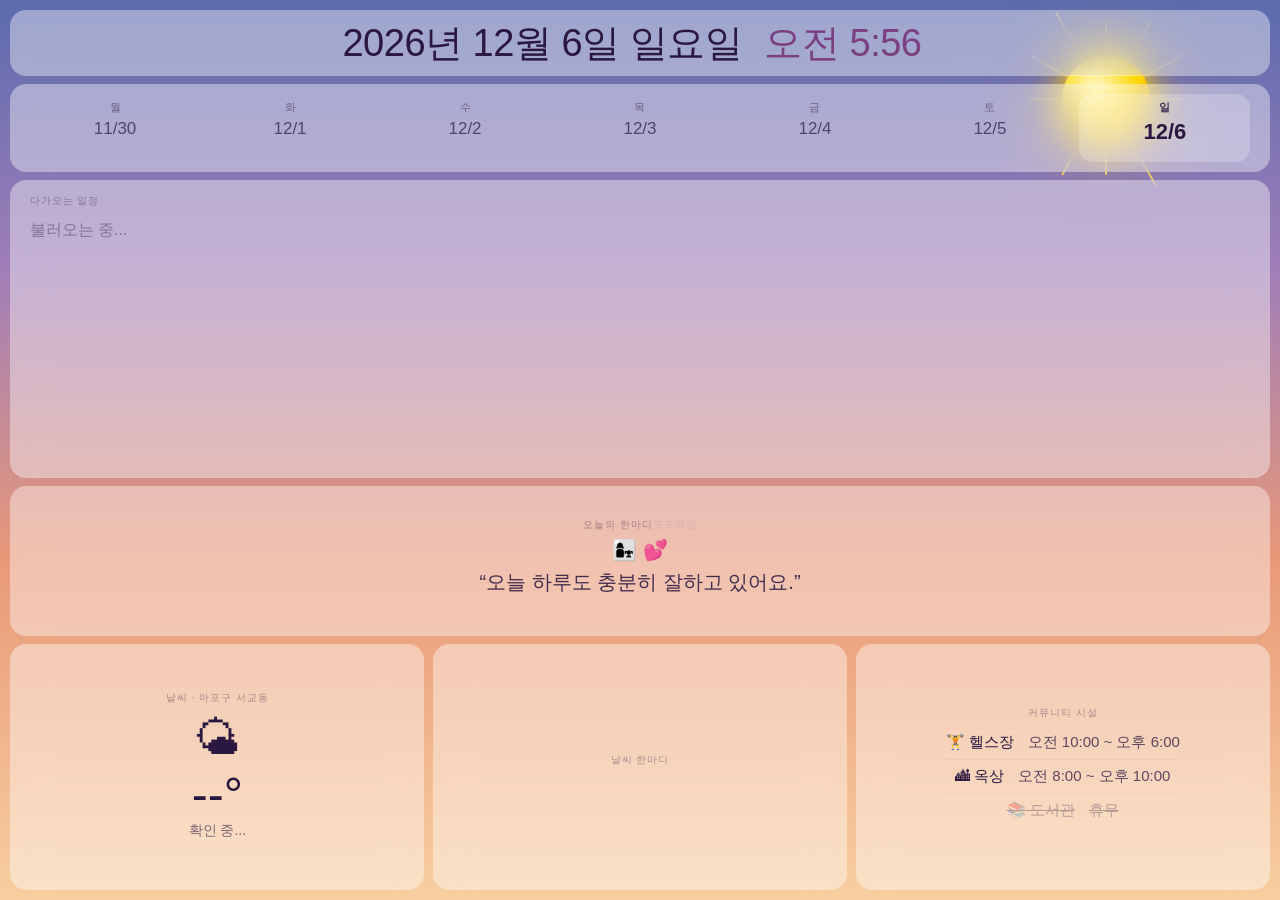
==== dashboard.html @ 666c49e2 "Add files via upload" ====
<!DOCTYPE html>
<html lang="ko">
<head>
  <meta charset="UTF-8"/>
  <meta name="viewport" content="width=device-width, initial-scale=1.0, user-scalable=no"/>
  <meta name="apple-mobile-web-app-capable" content="yes"/>
  <meta name="apple-mobile-web-app-status-bar-style" content="black-translucent"/>
  <title>우리 집 대시보드</title>
  <style>
    *{margin:0;padding:0;box-sizing:border-box;}
    html,body{height:100%;overflow:hidden;}
    #bg-wrap{position:fixed;top:0;left:0;width:100%;height:100%;z-index:0;overflow:hidden;transition:background 3s ease;}
    #bg-canvas{position:absolute;top:0;left:0;width:100%;height:100%;pointer-events:none;}
    #lightning{position:absolute;top:0;left:0;width:100%;height:100%;pointer-events:none;background:rgba(200,220,255,0);transition:background 0.05s;}
    #sun{position:absolute;width:88px;height:88px;border-radius:50%;background:radial-gradient(circle at 38% 38%,#fff9d0,#ffd700 55%,#ff9900);box-shadow:0 0 30px #ffd700,0 0 70px rgba(255,180,0,0.55);top:55px;right:130px;display:none;animation:sunPulse 4s ease-in-out infinite;overflow:visible;}
    #sun-rays{position:absolute;top:0;left:0;width:88px;height:88px;animation:raysRotate 22s linear infinite;}
    .ray{position:absolute;width:2px;border-radius:2px;background:linear-gradient(to bottom,rgba(255,220,80,0.85),transparent);transform-origin:50% 100%;}
    @keyframes sunPulse{0%,100%{box-shadow:0 0 30px #ffd700,0 0 70px rgba(255,180,0,0.55);}50%{box-shadow:0 0 50px #ffd700,0 0 110px rgba(255,180,0,0.65);}}
    @keyframes raysRotate{to{transform:rotate(360deg);}}
    #moon{position:absolute;width:62px;height:62px;border-radius:50%;background:#e8e2cc;box-shadow:0 0 18px rgba(220,210,175,0.55),inset -14px -4px 0 rgba(0,0,0,0.22);top:58px;right:125px;display:none;}
    .cloud{position:absolute;border-radius:60px;animation:cloudDrift linear infinite;}
    @keyframes cloudDrift{from{transform:translateX(-160%)}to{transform:translateX(calc(100vw + 160%))}}
    #dash{position:relative;z-index:2;width:100%;height:100vh;padding:0.65rem;font-family:-apple-system,BlinkMacSystemFont,'Helvetica Neue',sans-serif;display:flex;flex-direction:column;gap:0.5rem;overflow:hidden;transition:color 2.5s ease;}
    .card{border-radius:16px;padding:0.85rem 1.2rem;backdrop-filter:blur(18px);-webkit-backdrop-filter:blur(18px);transition:background 2.5s ease;}
    .section-label{font-size:10px;font-weight:500;letter-spacing:.1em;text-transform:uppercase;opacity:.38;margin-bottom:6px;}

    /* 1행: 날짜+시간 */
    #header-card{display:flex;justify-content:center;align-items:center;flex-shrink:0;position:relative;}
    #header-center{display:flex;align-items:baseline;}
    #date-display{font-size:38px;font-weight:500;line-height:1;letter-spacing:-.5px;}
    #time-display{font-size:38px;font-weight:500;line-height:1;letter-spacing:-.5px;margin-left:1.4rem;transition:color 2.5s ease;}
    #greeting{font-size:13px;opacity:.4;margin-left:1rem;}
    #theme-icon{position:absolute;right:.5rem;font-size:26px;}

    /* 2행: 위클리 캘린더 */
    #weekly-card{flex-shrink:0;padding:.65rem 1.2rem;}
    #weekly-row{display:grid;grid-template-columns:repeat(7,1fr);gap:4px;}
    .week-day{display:flex;flex-direction:column;align-items:center;gap:4px;padding:6px 4px;border-radius:12px;transition:background .3s;}
    .week-day-name{font-size:11px;font-weight:500;opacity:.5;text-transform:uppercase;}
    .week-date{font-size:17px;font-weight:500;opacity:.7;}
    .week-dot{width:5px;height:5px;border-radius:50%;margin-top:2px;opacity:0;}
    .week-day.today{background:rgba(255,255,255,0.22);border-radius:14px;}
    .week-day.today .week-day-name{opacity:.85;font-weight:700;}
    .week-day.today .week-date{font-size:22px;font-weight:700;opacity:1;}
    .week-day.has-event .week-dot{opacity:.75;}

    /* 3행: 다가오는 일정 */
    #events-card{flex:2.2;}
    .event-item{display:flex;align-items:center;gap:16px;padding:10px 0;border-bottom:1px solid rgba(128,128,128,.12);}
    .event-item:last-child{border-bottom:none;}
    .event-dday{font-size:14px;font-weight:700;min-width:56px;text-align:center;padding:5px 8px;border-radius:8px;flex-shrink:0;}
    .dday-today{background:rgba(200,0,0,.16);color:#c00;}
    .dday-soon{background:rgba(200,0,0,.12);color:#c00;}
    .dday-later{background:rgba(128,128,128,.15);}
    .event-when{display:flex;align-items:center;gap:10px;flex-shrink:0;}
    .event-date-txt{font-size:18px;font-weight:500;opacity:.9;white-space:nowrap;}
    .event-sep{font-size:14px;opacity:.3;}
    .event-time-txt{font-size:18px;opacity:.65;white-space:nowrap;}
    .event-title{font-size:21px;font-weight:500;flex:1;padding-left:12px;}
    .event-badge{font-size:12px;padding:3px 9px;border-radius:6px;opacity:.7;white-space:nowrap;flex-shrink:0;}

    /* 4행: 한마디 */
    #quote-card{flex:1;display:flex;flex-direction:column;justify-content:center;align-items:center;text-align:center;}
    .quote-deco{font-size:20px;margin-bottom:4px;}
    .quote-text{font-size:20px;line-height:1.65;opacity:.88;}
    .quote-author{font-size:13px;opacity:.38;margin-top:5px;}
    #sync-status{font-size:10px;opacity:.28;float:right;}

    /* 5행: 날씨/멘트/시설 */
    #bottom-row{display:grid;grid-template-columns:1fr 1fr 1fr;gap:.55rem;flex:2;}
    #weather-card{display:flex;flex-direction:column;justify-content:center;align-items:center;text-align:center;}
    .weather-top{display:flex;flex-direction:column;align-items:center;gap:6px;}
    .weather-temp{font-size:48px;font-weight:500;line-height:1;}
    .weather-meta{display:flex;flex-direction:column;gap:3px;align-items:center;}
    .weather-meta span{font-size:14px;opacity:.6;}
    #comment-card{display:flex;flex-direction:column;justify-content:center;align-items:center;gap:8px;text-align:center;}
    .wcl{font-size:15px;font-weight:500;opacity:.9;background:rgba(128,128,128,.14);padding:8px 16px;border-radius:22px;display:inline-block;}
    #facility-card{display:flex;flex-direction:column;justify-content:center;align-items:center;text-align:center;}
    .fac-row{display:flex;justify-content:center;align-items:center;padding:7px 0;border-bottom:1px solid rgba(128,128,128,.1);gap:14px;width:100%;}
    .fac-row:last-child{border-bottom:none;}
    .fac-name{font-size:15px;white-space:nowrap;}
    .fac-time{font-size:15px;font-weight:500;opacity:.75;white-space:nowrap;}
    .closed{opacity:.32;text-decoration:line-through;}

    /* 알림 팝업 */
    #alert-popup{display:none;position:fixed;bottom:24px;left:50%;transform:translateX(-50%);z-index:999;background:rgba(15,22,38,0.94);color:#fff;border-radius:22px;padding:18px 22px;min-width:300px;max-width:520px;backdrop-filter:blur(24px);-webkit-backdrop-filter:blur(24px);box-shadow:0 8px 32px rgba(0,0,0,0.45);cursor:pointer;border:1px solid rgba(255,255,255,0.14);text-align:center;animation:slideUp .4s cubic-bezier(.34,1.56,.64,1);}
    @keyframes slideUp{from{transform:translateX(-50%) translateY(80px);opacity:0;}to{transform:translateX(-50%) translateY(0);opacity:1;}}
    #alert-popup .al-close{display:block;font-size:11px;opacity:.4;text-align:right;margin-bottom:8px;}
    #alert-popup .al-title{font-size:12px;opacity:.55;margin-bottom:6px;}
    #alert-popup .al-countdown{font-size:44px;font-weight:700;letter-spacing:-.5px;line-height:1;margin-bottom:4px;}
    #alert-popup .al-clock{font-size:17px;opacity:.62;margin-bottom:10px;}
    #alert-popup .al-event{font-size:15px;opacity:.72;border-top:1px solid rgba(255,255,255,0.12);padding-top:10px;}
    #alert-popup .al-hint{font-size:11px;opacity:.3;margin-top:8px;}
  </style>
</head>
<body>
<div id="bg-wrap">
  <div id="sun"><div id="sun-rays"></div></div>
  <div id="moon"></div>
  <div id="clouds-wrap" style="position:absolute;top:0;left:0;width:100%;height:100%;pointer-events:none;overflow:hidden;"></div>
  <canvas id="bg-canvas"></canvas>
  <div id="lightning"></div>
</div>

<div id="dash">

  <!-- 1행: 날짜+시간 -->
  <div id="header-card" class="card">
    <div id="header-center">
      <div id="date-display">로딩 중...</div>
      <div id="time-display">--:--</div>
      <div id="greeting"></div>
    </div>
    <div id="theme-icon">☀️</div>
  </div>

  <!-- 2행: 위클리 캘린더 -->
  <div id="weekly-card" class="card">
    <div id="weekly-row"></div>
  </div>

  <!-- 3행: 다가오는 일정 -->
  <div id="events-card" class="card">
    <div class="section-label">다가오는 일정</div>
    <div id="events-list"><div style="opacity:.4;font-size:16px;padding:6px 0;">불러오는 중...</div></div>
  </div>

  <!-- 4행: 오늘의 한마디 -->
  <div id="quote-card" class="card">
    <div class="section-label">오늘의 한마디 <span id="sync-status"></span></div>
    <div class="quote-deco">👩‍👧 💕</div>
    <div class="quote-text" id="quote-text">불러오는 중...</div>
    <div class="quote-author" id="quote-author"></div>
  </div>

  <!-- 5행: 날씨 / 멘트 / 시설 -->
  <div id="bottom-row">
    <div id="weather-card" class="card">
      <div class="section-label">날씨 · 마포구 서교동</div>
      <div class="weather-top">
        <div id="weather-icon" style="font-size:46px;">🌤</div>
        <div class="weather-meta">
          <div class="weather-temp" id="weather-temp">--°</div>
          <span id="weather-desc">확인 중...</span>
          <span id="weather-feels"></span>
        </div>
      </div>
    </div>
    <div id="comment-card" class="card">
      <div class="section-label">날씨 한마디</div>
      <div id="weather-comments"></div>
    </div>
    <div id="facility-card" class="card">
      <div class="section-label">커뮤니티 시설</div>
      <div id="facility-list"></div>
    </div>
  </div>

</div>

<div id="alert-popup" onclick="closeAlert()">
  <span class="al-close">탭해서 닫기 ✕</span>
  <div class="al-title">🔔 곧 일정이 있어요</div>
  <div class="al-countdown" id="al-countdown"></div>
  <div class="al-clock" id="al-time-text"></div>
  <div class="al-event" id="al-event-title"></div>
  <div class="al-hint">탭하면 닫혀요 · 15초 후 자동으로 사라져요</div>
</div>

<script>
var FIXED_LAT=37.5546,FIXED_LON=126.9236;
var SHEET_ID="1Iu8teB0ds5lzNVZwb-V353WnEjzlSU4anMAcMZJ0LY4";
var OPENSHEET_URL="https://opensheet.elk.sh/"+SHEET_ID+"/%EC%8B%9C%ED%8A%B81";
var DAYS_KR=["일요일","월요일","화요일","수요일","목요일","금요일","토요일"];
var DAYS_SHORT=["일","월","화","수","목","금","토"];
var MONTHS_KR=["1월","2월","3월","4월","5월","6월","7월","8월","9월","10월","11월","12월"];
var FAC={
  gym:{name:"🏋 헬스장",hours:{0:"10:00~18:00",1:null,2:"06:00~23:00",3:"06:00~23:00",4:"06:00~23:00",5:"06:00~23:00",6:"06:00~23:00"}},
  roof:{name:"🏙 옥상",hours:{0:"08:00~22:00",1:"08:00~22:00",2:"08:00~22:00",3:"08:00~22:00",4:"08:00~22:00",5:"08:00~22:00",6:"08:00~22:00"}},
  library:{name:"📚 도서관",hours:{0:null,1:null,2:"10:00~19:00",3:"10:00~19:00",4:"10:00~19:00",5:"10:00~19:00",6:"10:00~18:00"}},
};

var THEMES={
  clearDay:    {bg:"linear-gradient(180deg,#4A90D9 0%,#72AEDE 40%,#A8CFEA 72%,#C8E4F4 100%)",text:"#1A3A58",timeColor:"#2A6AA8",card:"rgba(255,255,255,0.46)"},
  sunrise:     {bg:"linear-gradient(180deg,#5B6BAE 0%,#A07EB8 30%,#E89878 62%,#F8CFA0 100%)",text:"#2A1840",timeColor:"#7A4080",card:"rgba(255,255,255,0.40)"},
  sunset:      {bg:"linear-gradient(180deg,#5068A8 0%,#9868A8 28%,#D87868 58%,#F0B080 100%)",text:"#201030",timeColor:"#6838A0",card:"rgba(255,255,255,0.38)"},
  clearNight:  {bg:"linear-gradient(180deg,#1E2C4A 0%,#283C5E 45%,#344D78 100%)",text:"#D8E8FF",timeColor:"#90B0E0",card:"rgba(20,30,55,0.55)"},
  deepNight:   {bg:"linear-gradient(180deg,#141E32 0%,#1A2840 50%,#203050 100%)",text:"#C0D0E8",timeColor:"#7090C0",card:"rgba(12,18,35,0.58)"},
  partlyCloudy:{bg:"linear-gradient(180deg,#5898C8 0%,#80B4D4 38%,#A8CCDE 72%,#C8DDE8 100%)",text:"#183048",timeColor:"#2A6090",card:"rgba(255,255,255,0.46)"},
  cloudy:      {bg:"linear-gradient(180deg,#6A8098 0%,#8A9EB0 38%,#A8B8C4 72%,#C0CDD6 100%)",text:"#1E2C38",timeColor:"#3A5870",card:"rgba(255,255,255,0.46)"},
  foggy:       {bg:"linear-gradient(180deg,#9AAAB2 0%,#B0BEC6 48%,#CDD8DC 100%)",text:"#243038",timeColor:"#485A68",card:"rgba(255,255,255,0.48)"},
  drizzle:     {bg:"linear-gradient(180deg,#4A607A 0%,#607888 48%,#7E9098 100%)",text:"#D8E5EE",timeColor:"#90B0C8",card:"rgba(30,42,55,0.52)"},
  rain:        {bg:"linear-gradient(180deg,#344456 0%,#445464 45%,#546475 100%)",text:"#D0DDE8",timeColor:"#7898B8",card:"rgba(22,32,45,0.55)"},
  snow:        {bg:"linear-gradient(180deg,#8898A8 0%,#A8B8C8 42%,#C8D8E0 72%,#E0EAED 100%)",text:"#1E2E3A",timeColor:"#486078",card:"rgba(255,255,255,0.50)"},
  storm:       {bg:"linear-gradient(180deg,#222C40 0%,#2C3850 45%,#384560 100%)",text:"#C0D0E0",timeColor:"#6888B0",card:"rgba(15,20,35,0.60)"},
};

function getThemeKey(code,hour){
  var night=hour<5||hour>=21,sunrise=hour>=5&&hour<8,sunset=hour>=18&&hour<21,deep=hour>=23||hour<4;
  if(code===0||code===1){if(deep)return'deepNight';if(night)return'clearNight';if(sunrise)return'sunrise';if(sunset)return'sunset';return'clearDay';}
  if(code===2)return night?'cloudy':'partlyCloudy';
  if(code===3)return'cloudy';
  if(code===45||code===48)return'foggy';
  if(code===51||code===53||code===55)return'drizzle';
  if(code===61||code===63||code===65||code===80||code===81||code===82)return'rain';
  if(code===71||code===73||code===75||code===77)return'snow';
  if(code===95||code===96||code===99)return'storm';
  return night?'clearNight':'clearDay';
}

var currentKey='',animFrame=null,ltTimer=null;
function applyTheme(key){
  var t=THEMES[key]||THEMES.clearDay;
  document.getElementById('bg-wrap').style.background=t.bg;
  document.getElementById('dash').style.color=t.text;
  document.getElementById('time-display').style.color=t.timeColor;
  document.querySelectorAll('.card').forEach(function(c){c.style.background=t.card;});
  if(key===currentKey)return;
  currentKey=key;
  buildScene(key);
  startParticles(key);
}

function buildScene(key){
  var sun=document.getElementById('sun'),moon=document.getElementById('moon'),cw=document.getElementById('clouds-wrap');
  var rays=document.getElementById('sun-rays');
  if(!rays.dataset.built){
    rays.dataset.built='1';
    for(var i=0;i<12;i++){var ray=document.createElement('div');ray.className='ray';var len=32+(i%3)*12,total=44+len;ray.style.cssText='height:'+total+'px;width:2px;left:43px;top:'+(44-total)+'px;transform-origin:50% 100%;transform:rotate('+(i*30)+'deg);';rays.appendChild(ray);}
  }
  sun.style.display=(key==='clearDay'||key==='sunrise')?'block':'none';
  moon.style.display=(key==='clearNight'||key==='deepNight')?'block':'none';
  cw.innerHTML='';
  var cloudKeys=['partlyCloudy','cloudy','drizzle','rain','storm','sunset'];
  if(cloudKeys.indexOf(key)>=0){
    var cnt=(key==='cloudy'||key==='rain'||key==='storm')?6:3;
    var dark=(key==='rain'||key==='storm'||key==='drizzle');
    for(var i=0;i<cnt;i++){var cl=document.createElement('div');cl.className='cloud';var w=110+Math.random()*160,h=w*.36,top=20+Math.random()*200,dur=45+Math.random()*55,delay=-Math.random()*dur,color=dark?'rgba(35,45,58,0.82)':'rgba(255,255,255,0.78)';cl.style.cssText='width:'+w+'px;height:'+h+'px;top:'+top+'px;background:'+color+';animation-duration:'+dur+'s;animation-delay:'+delay+'s;';cl.innerHTML='<div style="position:absolute;width:'+(h*1.5)+'px;height:'+(h*1.5)+'px;background:'+color+';border-radius:50%;top:-'+(h*.55)+'px;left:'+(w*.18)+'px;"></div><div style="position:absolute;width:'+(h*1.2)+'px;height:'+(h*1.2)+'px;background:'+color+';border-radius:50%;top:-'+(h*.38)+'px;left:'+(w*.44)+'px;"></div>';cw.appendChild(cl);}
  }
  if(ltTimer){clearInterval(ltTimer);ltTimer=null;}
  if(key==='storm'){ltTimer=setInterval(function(){if(Math.random()<0.28){var el=document.getElementById('lightning');el.style.background='rgba(200,220,255,0.38)';setTimeout(function(){el.style.background='rgba(200,220,255,0)';},90);}},3200);}
}

function startParticles(key){
  if(animFrame){cancelAnimationFrame(animFrame);animFrame=null;}
  var canvas=document.getElementById('bg-canvas'),ctx=canvas.getContext('2d');
  canvas.width=window.innerWidth;canvas.height=window.innerHeight;
  ctx.clearRect(0,0,canvas.width,canvas.height);
  var pts=[];
  if(key==='rain'||key==='drizzle'||key==='storm'){
    var cnt=key==='drizzle'?75:220;
    for(var i=0;i<cnt;i++)pts.push({x:Math.random()*canvas.width,y:Math.random()*canvas.height,spd:key==='drizzle'?3+Math.random()*3:10+Math.random()*10,len:key==='drizzle'?7+Math.random()*7:14+Math.random()*18,op:.18+Math.random()*.38});
    (function loop(){ctx.clearRect(0,0,canvas.width,canvas.height);pts.forEach(function(p){ctx.beginPath();ctx.lineWidth=1;ctx.globalAlpha=p.op;ctx.strokeStyle='rgba(175,210,255,1)';ctx.moveTo(p.x,p.y);ctx.lineTo(p.x-p.len*.18,p.y-p.len);ctx.stroke();p.y+=p.spd;p.x+=p.spd*.18;if(p.y>canvas.height){p.y=-20;p.x=Math.random()*canvas.width;}});ctx.globalAlpha=1;animFrame=requestAnimationFrame(loop);})();
  } else if(key==='snow'){
    for(var i=0;i<130;i++)pts.push({x:Math.random()*canvas.width,y:Math.random()*canvas.height,r:1.5+Math.random()*3.5,spd:.4+Math.random()*1.2,dr:(Math.random()-.5)*.25,op:.55+Math.random()*.45,a:Math.random()*Math.PI*2});
    (function loop(){ctx.clearRect(0,0,canvas.width,canvas.height);pts.forEach(function(p){ctx.beginPath();ctx.arc(p.x,p.y,p.r,0,Math.PI*2);ctx.fillStyle='rgba(255,255,255,'+p.op+')';ctx.fill();p.y+=p.spd;p.a+=.018;p.x+=Math.sin(p.a)*p.dr;if(p.y>canvas.height){p.y=-8;p.x=Math.random()*canvas.width;}});animFrame=requestAnimationFrame(loop);})();
  } else if(key==='clearNight'||key==='deepNight'){
    for(var i=0;i<110;i++)pts.push({x:Math.random()*canvas.width,y:Math.random()*canvas.height*.72,r:.4+Math.random()*1.6,base:.25+Math.random()*.75,spd:.008+Math.random()*.025,off:Math.random()*Math.PI*2});
    var t=0;(function loop(){ctx.clearRect(0,0,canvas.width,canvas.height);t+=.018;pts.forEach(function(p){var op=p.base*(.5+.5*Math.sin(t*p.spd*60+p.off));ctx.beginPath();ctx.arc(p.x,p.y,p.r,0,Math.PI*2);ctx.fillStyle='rgba(255,252,230,'+op+')';ctx.fill();});animFrame=requestAnimationFrame(loop);})();
  }
}

function to12h(ts){var h=parseInt(ts.slice(0,2)),m=ts.slice(3,5);return(h<12?'오전':'오후')+' '+(h%12||12)+':'+m;}
function facTime(t){if(!t)return'휴무';var p=t.split('~');return p.length===2?to12h(p[0])+' ~ '+to12h(p[1]):t;}

/* ── 위클리 캘린더 ── */
var currentEventDates=[];
function buildWeekly(){
  var now=new Date();
  var dow=now.getDay();
  var monday=new Date(now);
  monday.setDate(now.getDate()-((dow+6)%7));
  var row=document.getElementById('weekly-row');
  row.innerHTML='';
  for(var i=0;i<7;i++){
    var d=new Date(monday);
    d.setDate(monday.getDate()+i);
    var isToday=d.toDateString()===now.toDateString();
    var dateStr=d.getFullYear()+'-'+String(d.getMonth()+1).padStart(2,'0')+'-'+String(d.getDate()).padStart(2,'0');
    var hasEvent=currentEventDates.indexOf(dateStr)>=0;
    var div=document.createElement('div');
    div.className='week-day'+(isToday?' today':'')+(hasEvent?' has-event':'');
    var dotColor=isToday?'rgba(255,255,255,0.9)':'rgba(255,255,255,0.6)';
    div.innerHTML=
      '<span class="week-day-name">'+DAYS_SHORT[d.getDay()]+'</span>'+
      '<span class="week-date">'+(d.getMonth()+1)+'/'+d.getDate()+'</span>'+
      '<span class="week-dot" style="background:'+dotColor+';"></span>';
    row.appendChild(div);
  }
}

function updateClock(){
  var now=new Date(),h=now.getHours();
  document.getElementById('time-display').textContent=' '+to12h(String(h).padStart(2,'0')+':'+String(now.getMinutes()).padStart(2,'0'));
  document.getElementById('date-display').textContent=now.getFullYear()+'년 '+MONTHS_KR[now.getMonth()]+' '+now.getDate()+'일 '+DAYS_KR[now.getDay()];
  document.getElementById('theme-icon').textContent=THEMES[currentKey]?'':' ';
}

function loadFacility(){
  var dow=new Date().getDay();
  document.getElementById('facility-list').innerHTML=['gym','roof','library'].map(function(k){var f=FAC[k],t=f.hours[dow];return'<div class="fac-row"><span class="fac-name'+(!t?' closed':'')+'">'+f.name+'</span><span class="fac-time'+(!t?' closed':'')+'">'+facTime(t)+'</span></div>';}).join('');
}

function renderEvents(events){
  var list=document.getElementById('events-list');
  var now=new Date(),todayMid=new Date(now.getFullYear(),now.getMonth(),now.getDate()),todayStr=now.toISOString().slice(0,10);
  currentEventDates=events.map(function(e){return e.date;});
  buildWeekly();
  var sorted=events.filter(function(e){return e.date>=todayStr;}).sort(function(a,b){return(a.date+a.time).localeCompare(b.date+b.time);}).slice(0,4);
  if(!sorted.length){list.innerHTML='<div style="opacity:.4;font-size:17px;padding:6px 0;">다가오는 일정이 없어요 😊</div>';return;}
  list.innerHTML=sorted.map(function(ev){
    var evDate=new Date(ev.date+'T'+ev.time);
    var diff=Math.round((new Date(evDate.getFullYear(),evDate.getMonth(),evDate.getDate())-todayMid)/86400000);
    var dt=diff===0?'D-day':'D-'+diff;
    var dc=diff===0?'dday-today':diff===1?'dday-soon':'dday-later';
    var mo=parseInt(ev.date.slice(5,7)),d=parseInt(ev.date.slice(8,10));
    var bc=ev.type==='repeat'?'rgba(121,134,203,0.28)':'rgba(100,180,120,0.22)';
    var bt=ev.type==='repeat'?'🔁 '+ev.note:'1회';
    return'<div class="event-item"><div class="event-dday '+dc+'">'+dt+'</div><div class="event-when"><span class="event-date-txt">'+mo+'월 '+d+'일 ('+DAYS_KR[evDate.getDay()]+')</span><span class="event-sep">·</span><span class="event-time-txt">'+to12h(ev.time)+'</span></div><span class="event-title">'+ev.title+'</span><span class="event-badge" style="background:'+bc+';">'+bt+'</span></div>';
  }).join('');
}

function fetchSheetData(){
  fetch(OPENSHEET_URL).then(function(r){return r.json();}).then(function(rows){
    var data={};rows.forEach(function(row){if(row.key)data[row.key]=row.value||'';});
    document.getElementById('quote-text').textContent='\u201C'+(data['quote']||'오늘 하루도 충분히 잘하고 있어요.')+'\u201D';
    document.getElementById('quote-author').textContent=data['author']?'— '+data['author']:'';
    var events=[];
    for(var i=1;i<=10;i++){if(data['event'+i+'_date']&&data['event'+i+'_time']&&data['event'+i+'_title']){var rep=data['event'+i+'_repeat']||'';events.push({date:data['event'+i+'_date'],time:data['event'+i+'_time'],title:data['event'+i+'_title'],type:rep?'repeat':'one-time',note:rep});}}
    renderEvents(events);
    var now=new Date();
    document.getElementById('sync-status').textContent=to12h(String(now.getHours()).padStart(2,'0')+':'+String(now.getMinutes()).padStart(2,'0'))+' 업데이트됨';
  }).catch(function(){document.getElementById('quote-text').textContent='\u201C오늘 하루도 충분히 잘하고 있어요.\u201D';document.getElementById('sync-status').textContent='오프라인';});
}

/* ── 날씨 ── */
function makeComments(cur,high,low,maxP,aftP){
  var lines=[],diff=high-low,h=new Date().getHours();
  if(maxP>=70)lines.push('☂️ 우산 꼭 챙겨요!');
  else if(aftP>=50)lines.push('🌂 오후에 우산 챙겨요');
  else if(maxP>=30)lines.push('🌦 우산 챙겨두면 좋아요');
  else lines.push('☀️ 우산 없이 괜찮아요');
  if(diff>=10)lines.push('🧥 일교차 '+Math.round(diff)+'도! 겉옷 챙겨요');
  else if(diff>=7)lines.push('🌡 저녁엔 쌀쌀할 수 있어요');
  if(cur<=2)lines.push('🥶 많이 추워요. 따뜻하게 입어요');
  else if(cur<=8)lines.push('🧤 쌀쌀해요. 손 챙겨요');
  else if(cur>=28)lines.push('🥵 많이 더워요. 물 자주 마셔요');
  else if(cur>=23)lines.push('😊 오늘 날씨 따뜻해요');
  if(h>=5&&h<9)lines.push('🍳 아침 챙겨 먹었어요?');
  else if(h>=18&&h<21)lines.push('🌙 오늘도 수고했어요');
  return lines.slice(0,3);
}

function loadWeather(){
  fetch('https://api.open-meteo.com/v1/forecast?latitude='+FIXED_LAT+'&longitude='+FIXED_LON+'&current=temperature_2m,apparent_temperature,weather_code&hourly=precipitation_probability&daily=temperature_2m_max,temperature_2m_min&timezone=Asia%2FSeoul&forecast_days=1')
    .then(function(r){return r.json();})
    .then(function(data){
      var cur=Math.round(data.current.temperature_2m),feels=Math.round(data.current.apparent_temperature),code=data.current.weather_code;
      var high=Math.round(data.daily.temperature_2m_max[0]),low=Math.round(data.daily.temperature_2m_min[0]);
      var probs=(data.hourly&&data.hourly.precipitation_probability)||[];
      var maxP=Math.max.apply(null,probs.slice(0,24)),aftP=Math.max.apply(null,probs.slice(12,18));
      var icons={0:'☀️',1:'🌤️',2:'⛅',3:'☁️',45:'🌫️',51:'🌦️',53:'🌦️',61:'🌧️',63:'🌧️',65:'🌧️',71:'❄️',80:'🌦️',95:'⛈️'};
      var descs={0:'맑음',1:'대체로 맑음',2:'구름 조금',3:'흐림',45:'안개',51:'이슬비',53:'이슬비',61:'비',63:'비',65:'강한 비',71:'눈',80:'소나기',95:'뇌우'};
      document.getElementById('weather-icon').textContent=icons[code]||'🌡️';
      document.getElementById('weather-temp').textContent=cur+'°';
      document.getElementById('weather-desc').textContent=(descs[code]||'')+'  최고 '+high+'° / 최저 '+low+'°';
      document.getElementById('weather-feels').textContent='체감 '+feels+'°';
      document.getElementById('weather-comments').innerHTML=makeComments(cur,high,low,maxP,aftP).map(function(c){return'<span class="wcl">'+c+'</span>';}).join('');
      var key=getThemeKey(code,new Date().getHours());
      applyTheme(key);
      document.getElementById('theme-icon').textContent=icons[code]||'🌡️';
    }).catch(function(){applyTheme(getThemeKey(0,new Date().getHours()));});
}

/* ── 알림 ── */
var notifiedEvents={},currentEvents=[];
function playChime(){
  try{
    var ac=new(window.AudioContext||window.webkitAudioContext)();
    var melody=[[523,0.00,0.45,0.18],[659,0.38,0.35,0.18],[784,0.68,0.35,0.18],[1047,0.96,0.65,0.20],[1319,1.54,0.32,0.16],[1047,1.80,0.32,0.18],[880,2.06,0.42,0.18],[784,2.44,0.55,0.18],[659,2.92,0.30,0.16],[784,3.16,0.30,0.18],[880,3.40,0.32,0.18],[1047,3.65,0.72,0.20],[880,4.30,0.30,0.16],[784,4.55,0.38,0.16],[659,4.87,0.32,0.16],[523,5.12,1.00,0.18]];
    melody.forEach(function(n){var osc=ac.createOscillator(),g=ac.createGain();osc.connect(g);g.connect(ac.destination);osc.frequency.value=n[0];osc.type='sine';var t=ac.currentTime+n[1];g.gain.setValueAtTime(0,t);g.gain.linearRampToValueAtTime(n[3],t+0.05);g.gain.setValueAtTime(n[3],t+n[2]*.55);g.gain.exponentialRampToValueAtTime(0.001,t+n[2]+0.25);osc.start(t);osc.stop(t+n[2]+0.3);var o2=ac.createOscillator(),g2=ac.createGain();o2.connect(g2);g2.connect(ac.destination);o2.frequency.value=n[0]*2;o2.type='triangle';g2.gain.setValueAtTime(0,t);g2.gain.linearRampToValueAtTime(n[3]*0.07,t+0.04);g2.gain.exponentialRampToValueAtTime(0.001,t+n[2]*.45);o2.start(t);o2.stop(t+n[2]*.5);});
  }catch(e){}
}
function closeAlert(){document.getElementById('alert-popup').style.display='none';}
function checkAlerts(){
  var now=new Date(),todayStr=now.toISOString().slice(0,10);
  currentEvents.forEach(function(ev){
    if(ev.date<todayStr)return;
    var evTime=new Date(ev.date+'T'+ev.time),diffMin=(evTime-now)/60000;
    var k30=ev.date+ev.time+'_30',k10=ev.date+ev.time+'_10';
    var trigKey=null,minsLeft=0;
    if(diffMin>0&&diffMin<=30&&diffMin>29&&!notifiedEvents[k30]){trigKey=k30;minsLeft=30;}
    else if(diffMin>0&&diffMin<=10&&diffMin>9&&!notifiedEvents[k10]){trigKey=k10;minsLeft=10;}
    if(trigKey){
      notifiedEvents[trigKey]=true;
      document.getElementById('al-countdown').textContent=minsLeft+'분 후';
      document.getElementById('al-time-text').textContent=to12h(ev.time);
      document.getElementById('al-event-title').textContent=ev.title;
      var popup=document.getElementById('alert-popup');
      popup.style.display='block';popup.style.animation='none';popup.offsetHeight;popup.style.animation='slideUp .4s cubic-bezier(.34,1.56,.64,1)';
      playChime();
      setTimeout(closeAlert,15000);
    }
  });
}

applyTheme(getThemeKey(0,new Date().getHours()));
buildWeekly();
updateClock();
loadFacility();
loadWeather();
fetchSheetData();
setInterval(updateClock,10000);
setInterval(fetchSheetData,30000);
setInterval(loadWeather,600000);
setInterval(checkAlerts,30000);
window.addEventListener('resize',function(){var c=document.getElementById('bg-canvas');c.width=window.innerWidth;c.height=window.innerHeight;});
</script>
</body>
</html>
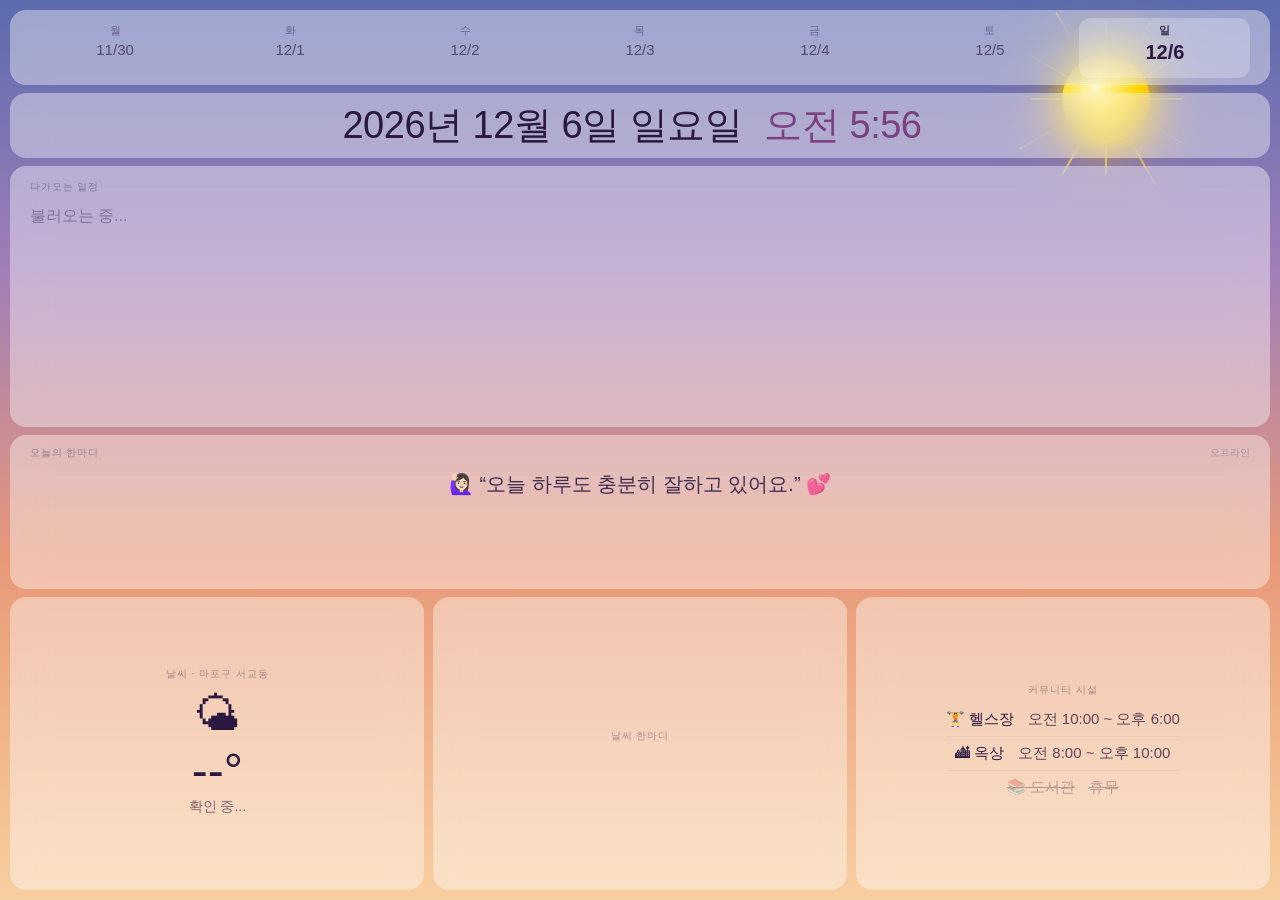
==== commit 2137fa4e: "Add files via upload" ====
--- a/dashboard.html
+++ b/dashboard.html
@@ -32,21 +32,21 @@
     #greeting{font-size:13px;opacity:.4;margin-left:1rem;}
     #theme-icon{position:absolute;right:.5rem;font-size:26px;}
 
-    /* 2행: 위클리 캘린더 */
-    #weekly-card{flex-shrink:0;padding:.65rem 1.2rem;}
+    /* 1행: 위클리 캘린더 */
+    #weekly-card{flex-shrink:0;padding:.45rem 1.2rem;}
     #weekly-row{display:grid;grid-template-columns:repeat(7,1fr);gap:4px;}
-    .week-day{display:flex;flex-direction:column;align-items:center;gap:4px;padding:6px 4px;border-radius:12px;transition:background .3s;}
-    .week-day-name{font-size:11px;font-weight:500;opacity:.5;text-transform:uppercase;}
-    .week-date{font-size:17px;font-weight:500;opacity:.7;}
-    .week-dot{width:5px;height:5px;border-radius:50%;margin-top:2px;opacity:0;}
-    .week-day.today{background:rgba(255,255,255,0.22);border-radius:14px;}
-    .week-day.today .week-day-name{opacity:.85;font-weight:700;}
-    .week-day.today .week-date{font-size:22px;font-weight:700;opacity:1;}
+    .week-day{display:flex;flex-direction:column;align-items:center;gap:3px;padding:5px 4px;border-radius:10px;transition:background .3s;}
+    .week-day-name{font-size:11px;font-weight:500;opacity:.48;text-transform:uppercase;}
+    .week-date{font-size:15px;font-weight:500;opacity:.65;}
+    .week-dot{width:5px;height:5px;border-radius:50%;margin-top:1px;opacity:0;}
+    .week-day.today{background:rgba(255,255,255,0.24);border-radius:12px;}
+    .week-day.today .week-day-name{opacity:.88;font-weight:700;}
+    .week-day.today .week-date{font-size:20px;font-weight:700;opacity:1;}
     .week-day.has-event .week-dot{opacity:.75;}
 
     /* 3행: 다가오는 일정 */
-    #events-card{flex:2.2;}
-    .event-item{display:flex;align-items:center;gap:16px;padding:10px 0;border-bottom:1px solid rgba(128,128,128,.12);}
+    #events-card{flex:1.6;}
+    .event-item{display:flex;align-items:center;gap:16px;padding:7px 0;border-bottom:1px solid rgba(128,128,128,.12);}
     .event-item:last-child{border-bottom:none;}
     .event-dday{font-size:14px;font-weight:700;min-width:56px;text-align:center;padding:5px 8px;border-radius:8px;flex-shrink:0;}
     .dday-today{background:rgba(200,0,0,.16);color:#c00;}
@@ -60,11 +60,13 @@
     .event-badge{font-size:12px;padding:3px 9px;border-radius:6px;opacity:.7;white-space:nowrap;flex-shrink:0;}
 
     /* 4행: 한마디 */
-    #quote-card{flex:1;display:flex;flex-direction:column;justify-content:center;align-items:center;text-align:center;}
-    .quote-deco{font-size:20px;margin-bottom:4px;}
-    .quote-text{font-size:20px;line-height:1.65;opacity:.88;}
-    .quote-author{font-size:13px;opacity:.38;margin-top:5px;}
-    #sync-status{font-size:10px;opacity:.28;float:right;}
+    #quote-card{flex:.9;padding:.7rem 1.2rem;}
+    .quote-header{display:flex;justify-content:space-between;align-items:center;margin-bottom:8px;}
+    .quote-label{font-size:10px;font-weight:500;letter-spacing:.1em;text-transform:uppercase;opacity:.38;}
+    #sync-status{font-size:10px;opacity:.28;}
+    .quote-body{display:flex;justify-content:center;align-items:center;text-align:center;}
+    .quote-text{font-size:20px;line-height:1.6;opacity:.88;}
+    .quote-author{font-size:13px;opacity:.38;margin-top:4px;text-align:center;}
 
     /* 5행: 날씨/멘트/시설 */
     #bottom-row{display:grid;grid-template-columns:1fr 1fr 1fr;gap:.55rem;flex:2;}
@@ -104,7 +106,12 @@
 
 <div id="dash">
 
-  <!-- 1행: 날짜+시간 -->
+  <!-- 1행: 위클리 캘린더 -->
+  <div id="weekly-card" class="card">
+    <div id="weekly-row"></div>
+  </div>
+
+  <!-- 2행: 날짜+시간 -->
   <div id="header-card" class="card">
     <div id="header-center">
       <div id="date-display">로딩 중...</div>
@@ -114,11 +121,6 @@
     <div id="theme-icon">☀️</div>
   </div>
 
-  <!-- 2행: 위클리 캘린더 -->
-  <div id="weekly-card" class="card">
-    <div id="weekly-row"></div>
-  </div>
-
   <!-- 3행: 다가오는 일정 -->
   <div id="events-card" class="card">
     <div class="section-label">다가오는 일정</div>
@@ -127,10 +129,16 @@
 
   <!-- 4행: 오늘의 한마디 -->
   <div id="quote-card" class="card">
-    <div class="section-label">오늘의 한마디 <span id="sync-status"></span></div>
-    <div class="quote-deco">👩‍👧 💕</div>
-    <div class="quote-text" id="quote-text">불러오는 중...</div>
-    <div class="quote-author" id="quote-author"></div>
+    <div class="quote-header">
+      <span class="quote-label">오늘의 한마디</span>
+      <span id="sync-status"></span>
+    </div>
+    <div class="quote-body">
+      <div>
+        <div class="quote-text" id="quote-text">불러오는 중...</div>
+        <div class="quote-author" id="quote-author"></div>
+      </div>
+    </div>
   </div>
 
   <!-- 5행: 날씨 / 멘트 / 시설 -->
@@ -323,14 +331,14 @@
 function fetchSheetData(){
   fetch(OPENSHEET_URL).then(function(r){return r.json();}).then(function(rows){
     var data={};rows.forEach(function(row){if(row.key)data[row.key]=row.value||'';});
-    document.getElementById('quote-text').textContent='\u201C'+(data['quote']||'오늘 하루도 충분히 잘하고 있어요.')+'\u201D';
+    document.getElementById('quote-text').textContent='🙋🏻\u200d♀️ \u201C'+(data['quote']||'오늘 하루도 충분히 잘하고 있어요.')+'\u201D 💕';
     document.getElementById('quote-author').textContent=data['author']?'— '+data['author']:'';
     var events=[];
     for(var i=1;i<=10;i++){if(data['event'+i+'_date']&&data['event'+i+'_time']&&data['event'+i+'_title']){var rep=data['event'+i+'_repeat']||'';events.push({date:data['event'+i+'_date'],time:data['event'+i+'_time'],title:data['event'+i+'_title'],type:rep?'repeat':'one-time',note:rep});}}
     renderEvents(events);
     var now=new Date();
     document.getElementById('sync-status').textContent=to12h(String(now.getHours()).padStart(2,'0')+':'+String(now.getMinutes()).padStart(2,'0'))+' 업데이트됨';
-  }).catch(function(){document.getElementById('quote-text').textContent='\u201C오늘 하루도 충분히 잘하고 있어요.\u201D';document.getElementById('sync-status').textContent='오프라인';});
+  }).catch(function(){document.getElementById('quote-text').textContent='🙋🏻\u200d♀️ \u201C오늘 하루도 충분히 잘하고 있어요.\u201D 💕';document.getElementById('sync-status').textContent='오프라인';});
 }
 
 /* ── 날씨 ── */
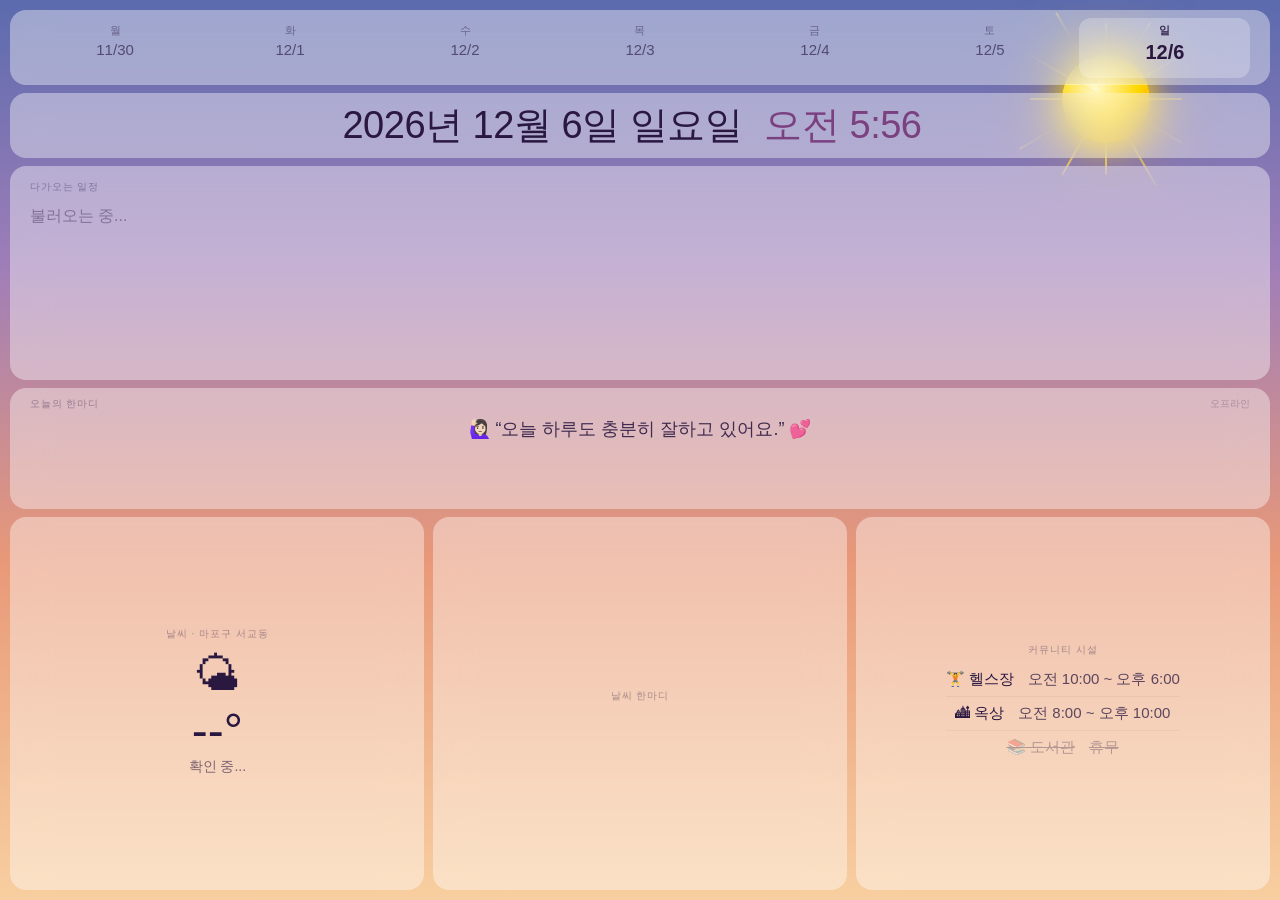
==== commit 9fe736ac: "Add files via upload" ====
--- a/dashboard.html
+++ b/dashboard.html
@@ -45,8 +45,8 @@
     .week-day.has-event .week-dot{opacity:.75;}
 
     /* 3행: 다가오는 일정 */
-    #events-card{flex:1.6;}
-    .event-item{display:flex;align-items:center;gap:16px;padding:7px 0;border-bottom:1px solid rgba(128,128,128,.12);}
+    #events-card{flex:1.1;}
+    .event-item{display:flex;align-items:center;gap:16px;padding:5px 0;border-bottom:1px solid rgba(128,128,128,.12);}
     .event-item:last-child{border-bottom:none;}
     .event-dday{font-size:14px;font-weight:700;min-width:56px;text-align:center;padding:5px 8px;border-radius:8px;flex-shrink:0;}
     .dday-today{background:rgba(200,0,0,.16);color:#c00;}
@@ -60,16 +60,16 @@
     .event-badge{font-size:12px;padding:3px 9px;border-radius:6px;opacity:.7;white-space:nowrap;flex-shrink:0;}
 
     /* 4행: 한마디 */
-    #quote-card{flex:.9;padding:.7rem 1.2rem;}
-    .quote-header{display:flex;justify-content:space-between;align-items:center;margin-bottom:8px;}
+    #quote-card{flex:.6;padding:.6rem 1.2rem;}
+    .quote-header{display:flex;justify-content:space-between;align-items:center;margin-bottom:5px;}
     .quote-label{font-size:10px;font-weight:500;letter-spacing:.1em;text-transform:uppercase;opacity:.38;}
     #sync-status{font-size:10px;opacity:.28;}
     .quote-body{display:flex;justify-content:center;align-items:center;text-align:center;}
-    .quote-text{font-size:20px;line-height:1.6;opacity:.88;}
+    .quote-text{font-size:18px;line-height:1.5;opacity:.88;}
     .quote-author{font-size:13px;opacity:.38;margin-top:4px;text-align:center;}
 
     /* 5행: 날씨/멘트/시설 */
-    #bottom-row{display:grid;grid-template-columns:1fr 1fr 1fr;gap:.55rem;flex:2;}
+    #bottom-row{display:grid;grid-template-columns:1fr 1fr 1fr;gap:.55rem;flex:2.2;}
     #weather-card{display:flex;flex-direction:column;justify-content:center;align-items:center;text-align:center;}
     .weather-top{display:flex;flex-direction:column;align-items:center;gap:6px;}
     .weather-temp{font-size:48px;font-weight:500;line-height:1;}
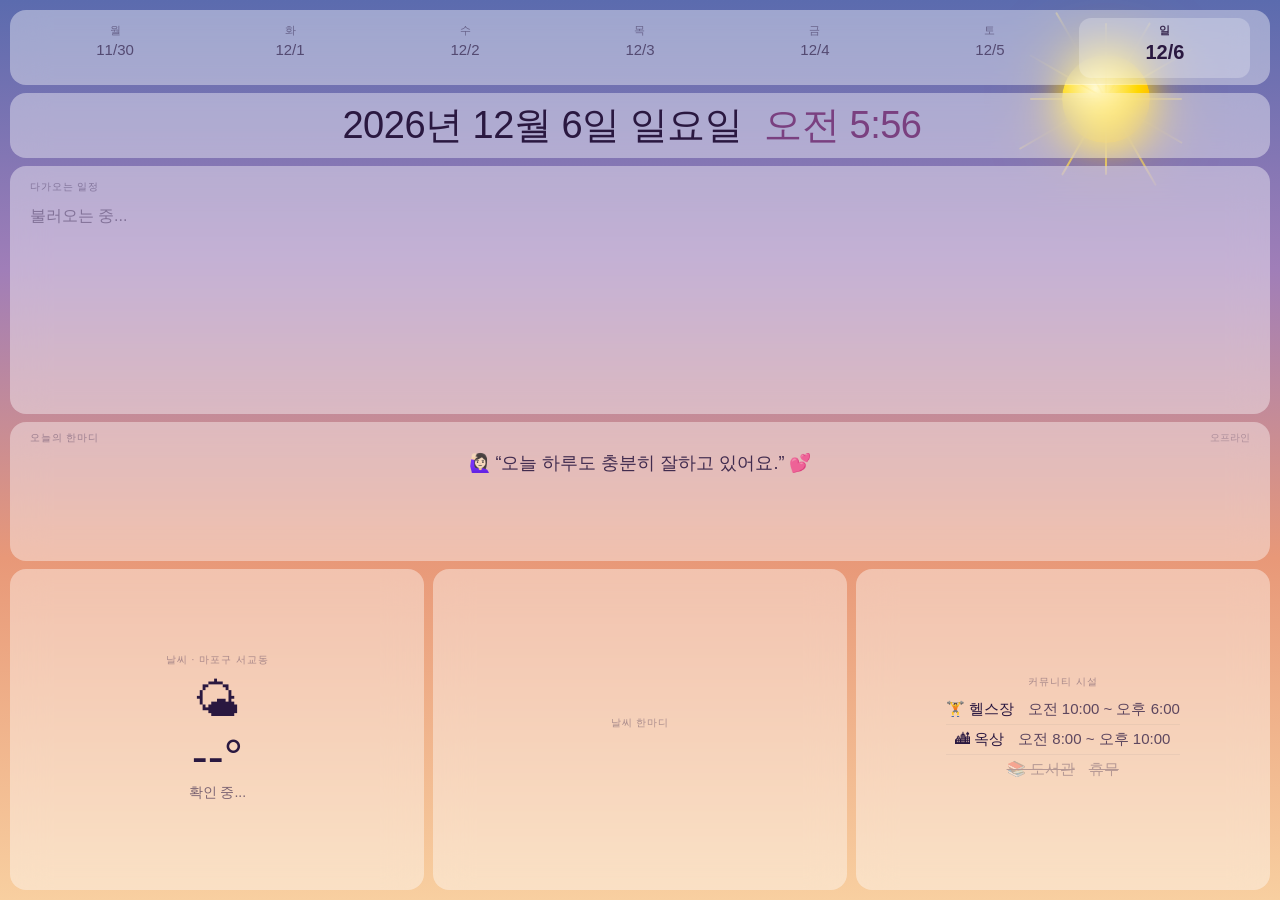
==== commit 903bd09c: "Add files via upload" ====
--- a/dashboard.html
+++ b/dashboard.html
@@ -69,16 +69,16 @@
     .quote-author{font-size:13px;opacity:.38;margin-top:4px;text-align:center;}
 
     /* 5행: 날씨/멘트/시설 */
-    #bottom-row{display:grid;grid-template-columns:1fr 1fr 1fr;gap:.55rem;flex:2.2;}
-    #weather-card{display:flex;flex-direction:column;justify-content:center;align-items:center;text-align:center;}
+    #bottom-row{display:grid;grid-template-columns:1fr 1fr 1fr;gap:.55rem;flex:1.6;}
+    #weather-card{display:flex;flex-direction:column;justify-content:center;align-items:center;text-align:center;padding:.6rem 1rem;}
     .weather-top{display:flex;flex-direction:column;align-items:center;gap:6px;}
     .weather-temp{font-size:48px;font-weight:500;line-height:1;}
     .weather-meta{display:flex;flex-direction:column;gap:3px;align-items:center;}
     .weather-meta span{font-size:14px;opacity:.6;}
-    #comment-card{display:flex;flex-direction:column;justify-content:center;align-items:center;gap:8px;text-align:center;}
-    .wcl{font-size:15px;font-weight:500;opacity:.9;background:rgba(128,128,128,.14);padding:8px 16px;border-radius:22px;display:inline-block;}
-    #facility-card{display:flex;flex-direction:column;justify-content:center;align-items:center;text-align:center;}
-    .fac-row{display:flex;justify-content:center;align-items:center;padding:7px 0;border-bottom:1px solid rgba(128,128,128,.1);gap:14px;width:100%;}
+    #comment-card{display:flex;flex-direction:column;justify-content:center;align-items:center;gap:6px;text-align:center;padding:.6rem 1rem;}
+    .wcl{font-size:15px;font-weight:500;opacity:.9;background:rgba(128,128,128,.14);padding:5px 14px;border-radius:22px;display:inline-block;}
+    #facility-card{display:flex;flex-direction:column;justify-content:center;align-items:center;text-align:center;padding:.6rem 1rem;}
+    .fac-row{display:flex;justify-content:center;align-items:center;padding:5px 0;border-bottom:1px solid rgba(128,128,128,.1);gap:14px;width:100%;}
     .fac-row:last-child{border-bottom:none;}
     .fac-name{font-size:15px;white-space:nowrap;}
     .fac-time{font-size:15px;font-weight:500;opacity:.75;white-space:nowrap;}
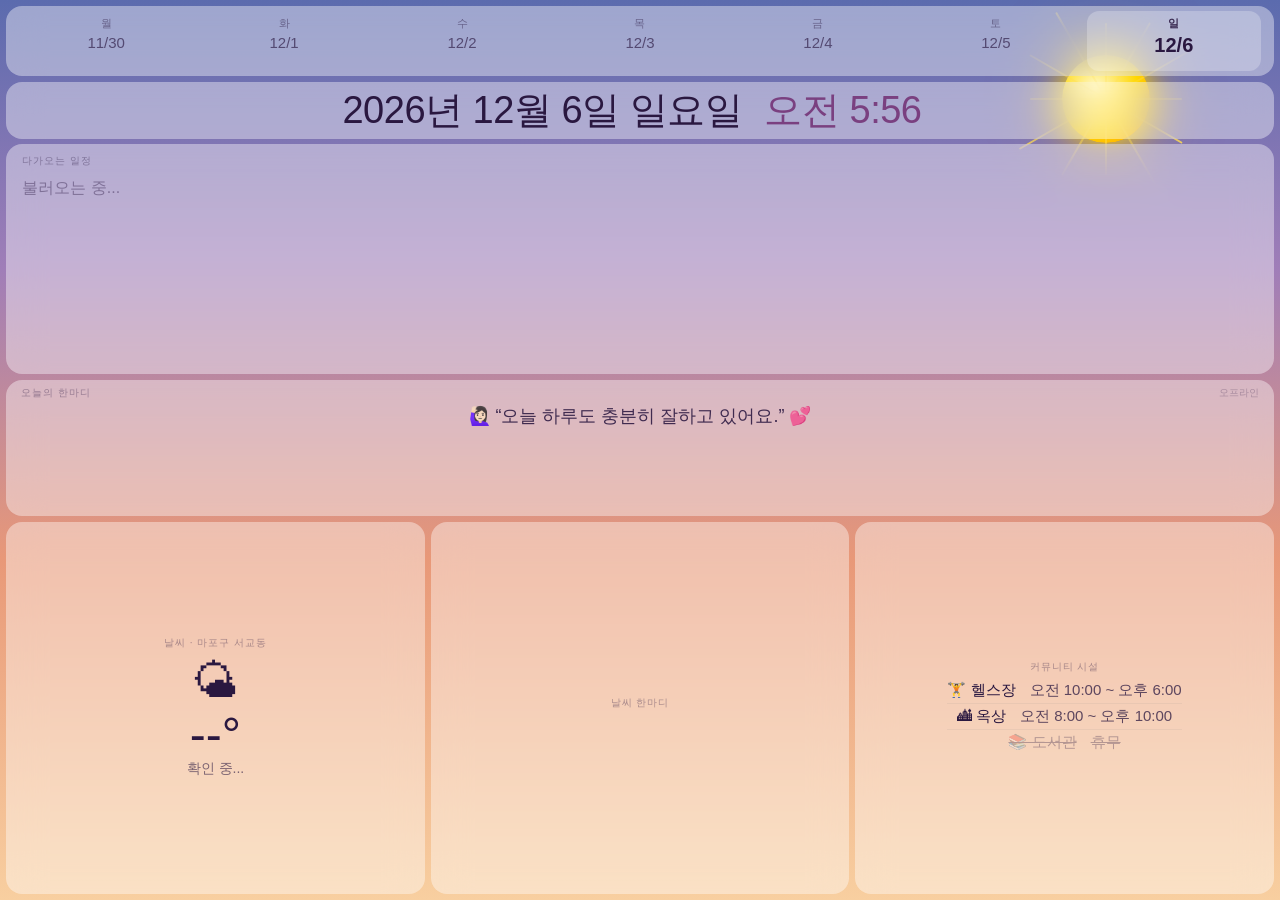
==== commit 6e1258ab: "Add files via upload" ====
--- a/dashboard.html
+++ b/dashboard.html
@@ -20,9 +20,9 @@
     #moon{position:absolute;width:62px;height:62px;border-radius:50%;background:#e8e2cc;box-shadow:0 0 18px rgba(220,210,175,0.55),inset -14px -4px 0 rgba(0,0,0,0.22);top:58px;right:125px;display:none;}
     .cloud{position:absolute;border-radius:60px;animation:cloudDrift linear infinite;}
     @keyframes cloudDrift{from{transform:translateX(-160%)}to{transform:translateX(calc(100vw + 160%))}}
-    #dash{position:relative;z-index:2;width:100%;height:100vh;padding:0.65rem;font-family:-apple-system,BlinkMacSystemFont,'Helvetica Neue',sans-serif;display:flex;flex-direction:column;gap:0.5rem;overflow:hidden;transition:color 2.5s ease;}
-    .card{border-radius:16px;padding:0.85rem 1.2rem;backdrop-filter:blur(18px);-webkit-backdrop-filter:blur(18px);transition:background 2.5s ease;}
-    .section-label{font-size:10px;font-weight:500;letter-spacing:.1em;text-transform:uppercase;opacity:.38;margin-bottom:6px;}
+    #dash{position:relative;z-index:2;width:100%;height:100vh;padding:0.4rem;font-family:-apple-system,BlinkMacSystemFont,'Helvetica Neue',sans-serif;display:flex;flex-direction:column;gap:0.35rem;overflow:hidden;transition:color 2.5s ease;}
+    .card{border-radius:16px;padding:0.6rem 1rem;backdrop-filter:blur(18px);-webkit-backdrop-filter:blur(18px);transition:background 2.5s ease;}
+    .section-label{font-size:10px;font-weight:500;letter-spacing:.1em;text-transform:uppercase;opacity:.38;margin-bottom:4px;}
 
     /* 1행: 날짜+시간 */
     #header-card{display:flex;justify-content:center;align-items:center;flex-shrink:0;position:relative;}
@@ -33,7 +33,7 @@
     #theme-icon{position:absolute;right:.5rem;font-size:26px;}
 
     /* 1행: 위클리 캘린더 */
-    #weekly-card{flex-shrink:0;padding:.45rem 1.2rem;}
+    #weekly-card{flex-shrink:0;padding:.3rem 0.8rem;}
     #weekly-row{display:grid;grid-template-columns:repeat(7,1fr);gap:4px;}
     .week-day{display:flex;flex-direction:column;align-items:center;gap:3px;padding:5px 4px;border-radius:10px;transition:background .3s;}
     .week-day-name{font-size:11px;font-weight:500;opacity:.48;text-transform:uppercase;}
@@ -45,8 +45,8 @@
     .week-day.has-event .week-dot{opacity:.75;}
 
     /* 3행: 다가오는 일정 */
-    #events-card{flex:1.1;}
-    .event-item{display:flex;align-items:center;gap:16px;padding:5px 0;border-bottom:1px solid rgba(128,128,128,.12);}
+    #events-card{flex:0.85;}
+    .event-item{display:flex;align-items:center;gap:16px;padding:4px 0;border-bottom:1px solid rgba(128,128,128,.12);}
     .event-item:last-child{border-bottom:none;}
     .event-dday{font-size:14px;font-weight:700;min-width:56px;text-align:center;padding:5px 8px;border-radius:8px;flex-shrink:0;}
     .dday-today{background:rgba(200,0,0,.16);color:#c00;}
@@ -60,8 +60,8 @@
     .event-badge{font-size:12px;padding:3px 9px;border-radius:6px;opacity:.7;white-space:nowrap;flex-shrink:0;}
 
     /* 4행: 한마디 */
-    #quote-card{flex:.6;padding:.6rem 1.2rem;}
-    .quote-header{display:flex;justify-content:space-between;align-items:center;margin-bottom:5px;}
+    #quote-card{flex:.5;padding:.4rem 0.9rem;}
+    .quote-header{display:flex;justify-content:space-between;align-items:center;margin-bottom:3px;}
     .quote-label{font-size:10px;font-weight:500;letter-spacing:.1em;text-transform:uppercase;opacity:.38;}
     #sync-status{font-size:10px;opacity:.28;}
     .quote-body{display:flex;justify-content:center;align-items:center;text-align:center;}
@@ -69,16 +69,16 @@
     .quote-author{font-size:13px;opacity:.38;margin-top:4px;text-align:center;}
 
     /* 5행: 날씨/멘트/시설 */
-    #bottom-row{display:grid;grid-template-columns:1fr 1fr 1fr;gap:.55rem;flex:1.6;}
-    #weather-card{display:flex;flex-direction:column;justify-content:center;align-items:center;text-align:center;padding:.6rem 1rem;}
-    .weather-top{display:flex;flex-direction:column;align-items:center;gap:6px;}
+    #bottom-row{display:grid;grid-template-columns:1fr 1fr 1fr;gap:.4rem;flex:1.5;}
+    #weather-card{display:flex;flex-direction:column;justify-content:center;align-items:center;text-align:center;padding:.35rem .8rem;}
+    .weather-top{display:flex;flex-direction:column;align-items:center;gap:3px;}
     .weather-temp{font-size:48px;font-weight:500;line-height:1;}
-    .weather-meta{display:flex;flex-direction:column;gap:3px;align-items:center;}
+    .weather-meta{display:flex;flex-direction:column;gap:1px;align-items:center;}
     .weather-meta span{font-size:14px;opacity:.6;}
-    #comment-card{display:flex;flex-direction:column;justify-content:center;align-items:center;gap:6px;text-align:center;padding:.6rem 1rem;}
-    .wcl{font-size:15px;font-weight:500;opacity:.9;background:rgba(128,128,128,.14);padding:5px 14px;border-radius:22px;display:inline-block;}
-    #facility-card{display:flex;flex-direction:column;justify-content:center;align-items:center;text-align:center;padding:.6rem 1rem;}
-    .fac-row{display:flex;justify-content:center;align-items:center;padding:5px 0;border-bottom:1px solid rgba(128,128,128,.1);gap:14px;width:100%;}
+    #comment-card{display:flex;flex-direction:column;justify-content:center;align-items:center;gap:5px;text-align:center;padding:.35rem .8rem;}
+    .wcl{font-size:15px;font-weight:500;opacity:.9;background:rgba(128,128,128,.14);padding:4px 12px;border-radius:22px;display:inline-block;}
+    #facility-card{display:flex;flex-direction:column;justify-content:center;align-items:center;text-align:center;padding:.35rem .8rem;}
+    .fac-row{display:flex;justify-content:center;align-items:center;padding:3px 0;border-bottom:1px solid rgba(128,128,128,.1);gap:14px;width:100%;}
     .fac-row:last-child{border-bottom:none;}
     .fac-name{font-size:15px;white-space:nowrap;}
     .fac-time{font-size:15px;font-weight:500;opacity:.75;white-space:nowrap;}
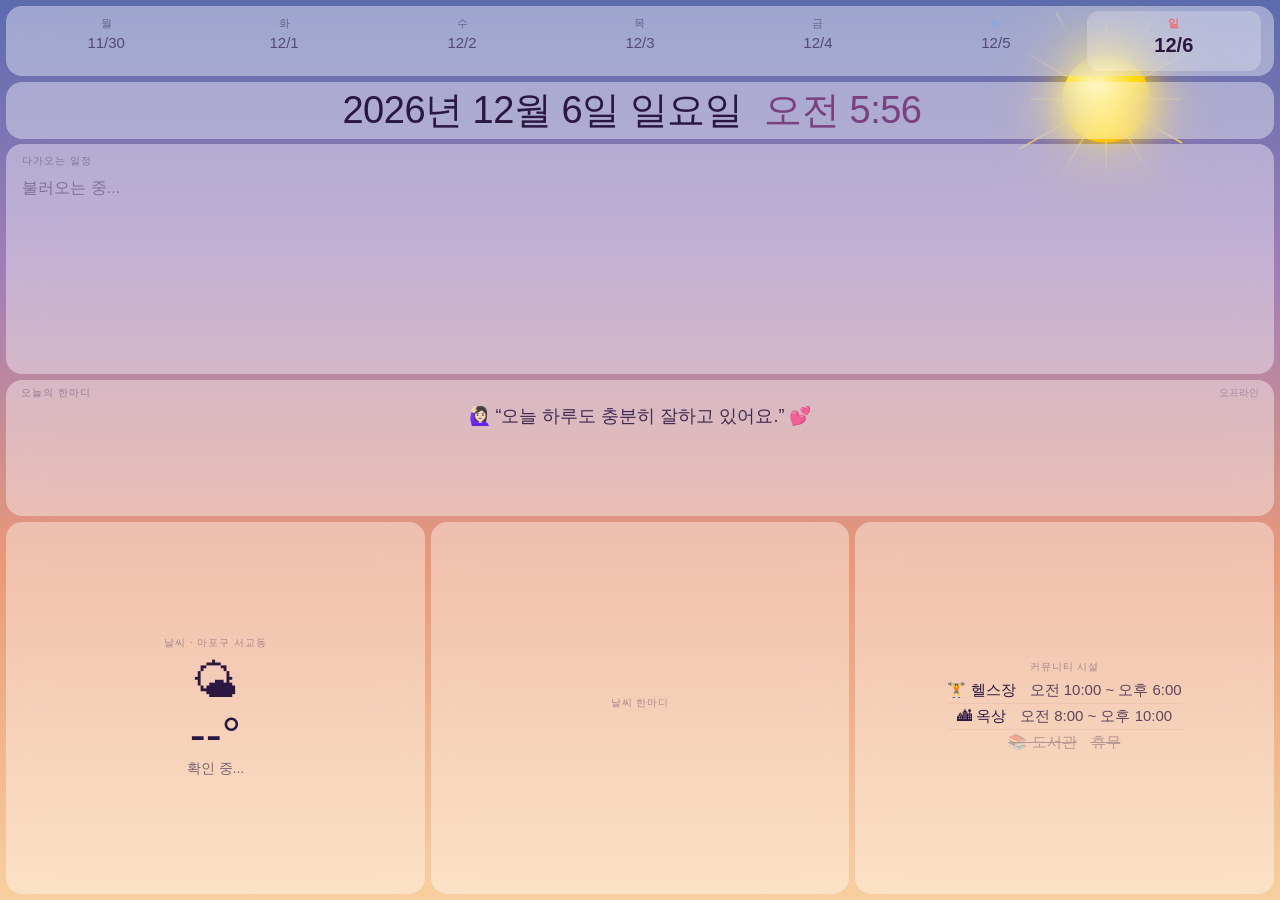
==== commit b0350431: "Add files via upload" ====
--- a/dashboard.html
+++ b/dashboard.html
@@ -20,7 +20,7 @@
     #moon{position:absolute;width:62px;height:62px;border-radius:50%;background:#e8e2cc;box-shadow:0 0 18px rgba(220,210,175,0.55),inset -14px -4px 0 rgba(0,0,0,0.22);top:58px;right:125px;display:none;}
     .cloud{position:absolute;border-radius:60px;animation:cloudDrift linear infinite;}
     @keyframes cloudDrift{from{transform:translateX(-160%)}to{transform:translateX(calc(100vw + 160%))}}
-    #dash{position:relative;z-index:2;width:100%;height:100vh;padding:0.4rem;font-family:-apple-system,BlinkMacSystemFont,'Helvetica Neue',sans-serif;display:flex;flex-direction:column;gap:0.35rem;overflow:hidden;transition:color 2.5s ease;}
+    #dash{position:relative;z-index:2;width:100%;height:100vh;height:-webkit-fill-available;padding:0.4rem;font-family:-apple-system,BlinkMacSystemFont,'Helvetica Neue',sans-serif;display:flex;flex-direction:column;gap:0.35rem;overflow:hidden;transition:color 2.5s ease;}
     .card{border-radius:16px;padding:0.6rem 1rem;backdrop-filter:blur(18px);-webkit-backdrop-filter:blur(18px);transition:background 2.5s ease;}
     .section-label{font-size:10px;font-weight:500;letter-spacing:.1em;text-transform:uppercase;opacity:.38;margin-bottom:4px;}
 
@@ -179,6 +179,12 @@
 var FIXED_LAT=37.5546,FIXED_LON=126.9236;
 var SHEET_ID="1Iu8teB0ds5lzNVZwb-V353WnEjzlSU4anMAcMZJ0LY4";
 var OPENSHEET_URL="https://opensheet.elk.sh/"+SHEET_ID+"/%EC%8B%9C%ED%8A%B81";
+var HOLIDAYS_2026={
+  '2026-01-01':'신정','2026-01-28':'설연휴','2026-01-29':'설날','2026-01-30':'설연휴',
+  '2026-03-01':'삼일절','2026-05-05':'어린이날','2026-05-25':'부처님오신날',
+  '2026-06-06':'현충일','2026-08-15':'광복절','2026-10-03':'개천절',
+  '2026-10-04':'추석','2026-10-05':'추석연휴','2026-10-09':'한글날','2026-12-25':'성탄절',
+};
 var DAYS_KR=["일요일","월요일","화요일","수요일","목요일","금요일","토요일"];
 var DAYS_SHORT=["일","월","화","수","목","금","토"];
 var MONTHS_KR=["1월","2월","3월","4월","5월","6월","7월","8월","9월","10월","11월","12월"];
@@ -286,13 +292,21 @@
     var isToday=d.toDateString()===now.toDateString();
     var dateStr=d.getFullYear()+'-'+String(d.getMonth()+1).padStart(2,'0')+'-'+String(d.getDate()).padStart(2,'0');
     var hasEvent=currentEventDates.indexOf(dateStr)>=0;
+    var holiday=HOLIDAYS_2026[dateStr]||'';
+    var isSat=d.getDay()===6;
+    var isSun=d.getDay()===0;
+    var isRed=isSun||!!holiday;
+    var dayNameColor=isRed?'color:rgba(255,90,90,0.95);':isSat?'color:rgba(80,170,255,0.95);':'';
+    var bottom='';
+    if(hasEvent) bottom='<span class="week-dot" style="background:#FFD700;opacity:1;"></span>';
+    else if(holiday) bottom='<span style="font-size:8px;opacity:.75;'+(isRed?'color:rgba(255,100,100,.9)':'')+';line-height:1;display:block;text-align:center;white-space:nowrap;overflow:hidden;max-width:100%;">'+holiday+'</span>';
+    else bottom='<span class="week-dot"></span>';
     var div=document.createElement('div');
-    div.className='week-day'+(isToday?' today':'')+(hasEvent?' has-event':'');
-    var dotColor=isToday?'rgba(255,255,255,0.9)':'rgba(255,255,255,0.6)';
+    div.className='week-day'+(isToday?' today':'');
     div.innerHTML=
-      '<span class="week-day-name">'+DAYS_SHORT[d.getDay()]+'</span>'+
+      '<span class="week-day-name" style="'+dayNameColor+'">'+DAYS_SHORT[d.getDay()]+'</span>'+
       '<span class="week-date">'+(d.getMonth()+1)+'/'+d.getDate()+'</span>'+
-      '<span class="week-dot" style="background:'+dotColor+';"></span>';
+      bottom;
     row.appendChild(div);
   }
 }
@@ -377,7 +391,11 @@
       var key=getThemeKey(code,new Date().getHours());
       applyTheme(key);
       document.getElementById('theme-icon').textContent=icons[code]||'🌡️';
-    }).catch(function(){applyTheme(getThemeKey(0,new Date().getHours()));});
+    }).catch(function(){function fixHeight(){document.getElementById('dash').style.height=window.innerHeight+'px';}
+fixHeight();
+window.addEventListener('resize',fixHeight);
+window.addEventListener('orientationchange',function(){setTimeout(fixHeight,300);});
+applyTheme(getThemeKey(0,new Date().getHours()));});
 }
 
 /* ── 알림 ── */
@@ -412,6 +430,10 @@
   });
 }
 
+function fixHeight(){document.getElementById('dash').style.height=window.innerHeight+'px';}
+fixHeight();
+window.addEventListener('resize',fixHeight);
+window.addEventListener('orientationchange',function(){setTimeout(fixHeight,300);});
 applyTheme(getThemeKey(0,new Date().getHours()));
 buildWeekly();
 updateClock();
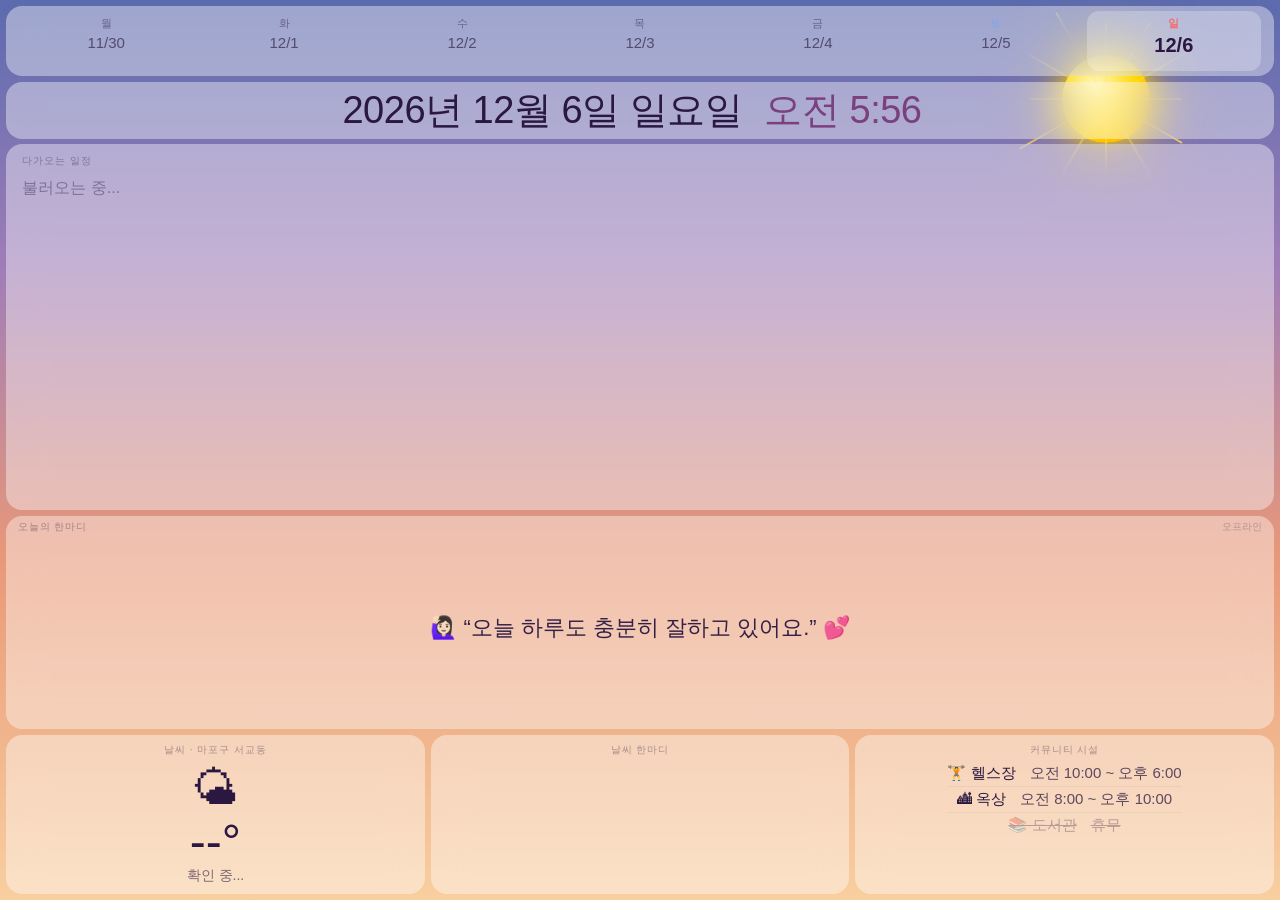
==== commit d27823bd: "Adjust bottom row height and quote card layout" ====
--- a/dashboard.html
+++ b/dashboard.html
@@ -60,24 +60,24 @@
     .event-badge{font-size:12px;padding:3px 9px;border-radius:6px;opacity:.7;white-space:nowrap;flex-shrink:0;}
 
     /* 4행: 한마디 */
-    #quote-card{flex:.5;padding:.4rem 0.9rem;}
+    #quote-card{flex:.5;padding:.3rem 0.7rem;display:flex;flex-direction:column;justify-content:center;}
     .quote-header{display:flex;justify-content:space-between;align-items:center;margin-bottom:3px;}
     .quote-label{font-size:10px;font-weight:500;letter-spacing:.1em;text-transform:uppercase;opacity:.38;}
     #sync-status{font-size:10px;opacity:.28;}
-    .quote-body{display:flex;justify-content:center;align-items:center;text-align:center;}
-    .quote-text{font-size:18px;line-height:1.5;opacity:.88;}
+    .quote-body{display:flex;justify-content:center;align-items:center;text-align:center;flex:1;}
+    .quote-text{font-size:22px;line-height:1.4;opacity:.95;font-weight:500;}
     .quote-author{font-size:13px;opacity:.38;margin-top:4px;text-align:center;}
 
     /* 5행: 날씨/멘트/시설 */
-    #bottom-row{display:grid;grid-template-columns:1fr 1fr 1fr;gap:.4rem;flex:1.5;}
-    #weather-card{display:flex;flex-direction:column;justify-content:center;align-items:center;text-align:center;padding:.35rem .8rem;}
+    #bottom-row{display:grid;grid-template-columns:1fr 1fr 1fr;gap:.4rem;}
+    #weather-card{display:flex;flex-direction:column;justify-content:flex-start;align-items:center;text-align:center;padding:.5rem .8rem;}
     .weather-top{display:flex;flex-direction:column;align-items:center;gap:3px;}
     .weather-temp{font-size:48px;font-weight:500;line-height:1;}
     .weather-meta{display:flex;flex-direction:column;gap:1px;align-items:center;}
     .weather-meta span{font-size:14px;opacity:.6;}
-    #comment-card{display:flex;flex-direction:column;justify-content:center;align-items:center;gap:5px;text-align:center;padding:.35rem .8rem;}
+    #comment-card{display:flex;flex-direction:column;justify-content:flex-start;align-items:center;gap:5px;text-align:center;padding:.5rem .8rem;}
     .wcl{font-size:15px;font-weight:500;opacity:.9;background:rgba(128,128,128,.14);padding:4px 12px;border-radius:22px;display:inline-block;}
-    #facility-card{display:flex;flex-direction:column;justify-content:center;align-items:center;text-align:center;padding:.35rem .8rem;}
+    #facility-card{display:flex;flex-direction:column;justify-content:flex-start;align-items:center;text-align:center;padding:.5rem .8rem;}
     .fac-row{display:flex;justify-content:center;align-items:center;padding:3px 0;border-bottom:1px solid rgba(128,128,128,.1);gap:14px;width:100%;}
     .fac-row:last-child{border-bottom:none;}
     .fac-name{font-size:15px;white-space:nowrap;}
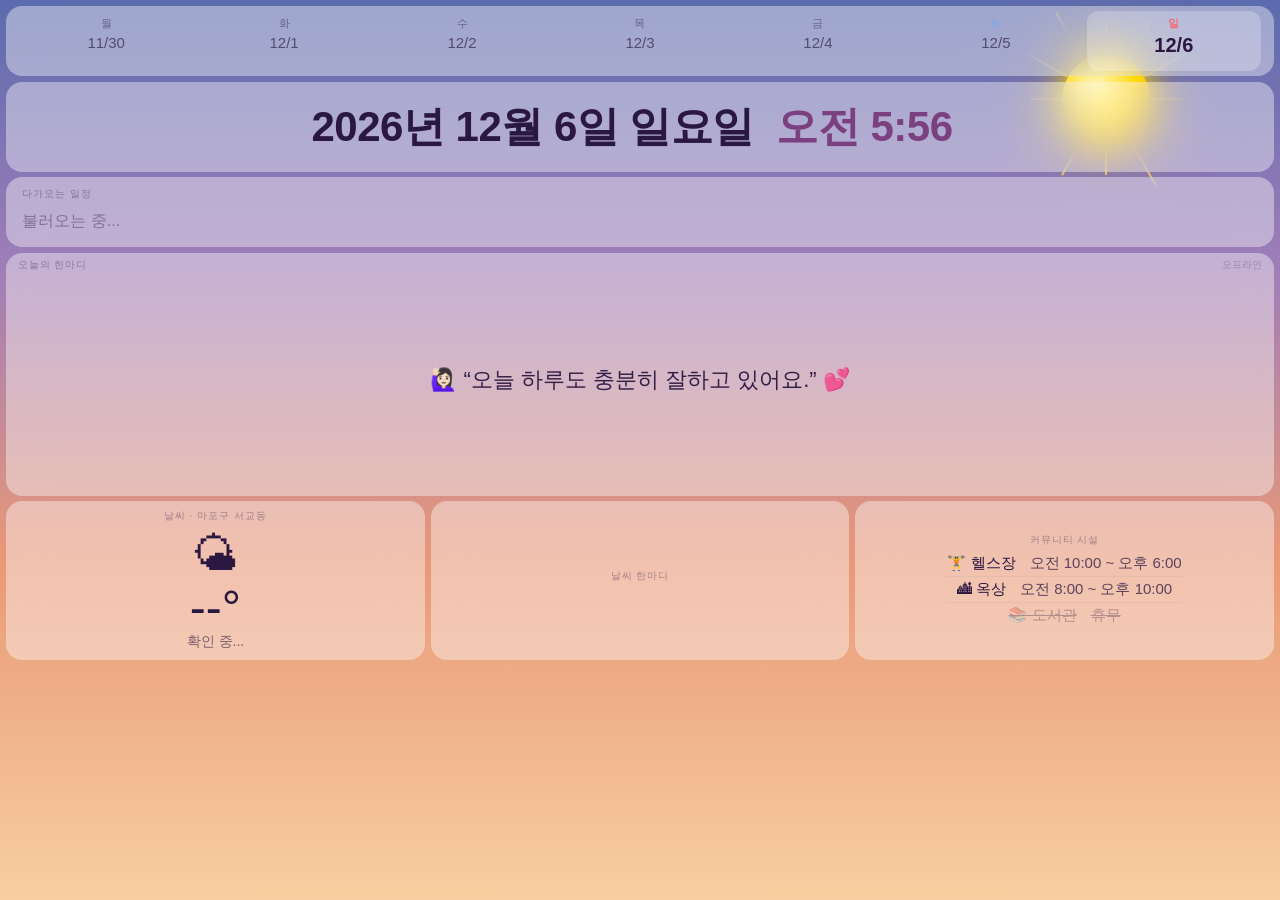
==== commit 58e0b2fb: "Adjust header emphasis and center bottom cards" ====
--- a/dashboard.html
+++ b/dashboard.html
@@ -25,10 +25,10 @@
     .section-label{font-size:10px;font-weight:500;letter-spacing:.1em;text-transform:uppercase;opacity:.38;margin-bottom:4px;}
 
     /* 1행: 날짜+시간 */
-    #header-card{display:flex;justify-content:center;align-items:center;flex-shrink:0;position:relative;}
+    #header-card{   display:flex;   justify-content:center;   align-items:center;   flex-shrink:0;   position:relative;   min-height:90px; }
     #header-center{display:flex;align-items:baseline;}
-    #date-display{font-size:38px;font-weight:500;line-height:1;letter-spacing:-.5px;}
-    #time-display{font-size:38px;font-weight:500;line-height:1;letter-spacing:-.5px;margin-left:1.4rem;transition:color 2.5s ease;}
+    #date-display{font-size:42px;font-weight:600;line-height:1;letter-spacing:-.5px;}
+    #time-display{font-size:42px;font-weight:600;line-height:1;letter-spacing:-.5px;margin-left:1.4rem;transition:color 2.5s ease;}
     #greeting{font-size:13px;opacity:.4;margin-left:1rem;}
     #theme-icon{position:absolute;right:.5rem;font-size:26px;}
 
@@ -45,7 +45,7 @@
     .week-day.has-event .week-dot{opacity:.75;}
 
     /* 3행: 다가오는 일정 */
-    #events-card{flex:0.85;}
+    #events-card{flex:0 0 auto;max-height:150px;overflow:hidden;}
     .event-item{display:flex;align-items:center;gap:16px;padding:4px 0;border-bottom:1px solid rgba(128,128,128,.12);}
     .event-item:last-child{border-bottom:none;}
     .event-dday{font-size:14px;font-weight:700;min-width:56px;text-align:center;padding:5px 8px;border-radius:8px;flex-shrink:0;}
@@ -75,9 +75,9 @@
     .weather-temp{font-size:48px;font-weight:500;line-height:1;}
     .weather-meta{display:flex;flex-direction:column;gap:1px;align-items:center;}
     .weather-meta span{font-size:14px;opacity:.6;}
-    #comment-card{display:flex;flex-direction:column;justify-content:flex-start;align-items:center;gap:5px;text-align:center;padding:.5rem .8rem;}
+    #comment-card{display:flex;flex-direction:column;justify-content:center;align-items:center;gap:5px;text-align:center;padding:.5rem .8rem;}
     .wcl{font-size:15px;font-weight:500;opacity:.9;background:rgba(128,128,128,.14);padding:4px 12px;border-radius:22px;display:inline-block;}
-    #facility-card{display:flex;flex-direction:column;justify-content:flex-start;align-items:center;text-align:center;padding:.5rem .8rem;}
+    #facility-card{display:flex;flex-direction:column;justify-content:center;align-items:center;text-align:center;padding:.5rem .8rem;}
     .fac-row{display:flex;justify-content:center;align-items:center;padding:3px 0;border-bottom:1px solid rgba(128,128,128,.1);gap:14px;width:100%;}
     .fac-row:last-child{border-bottom:none;}
     .fac-name{font-size:15px;white-space:nowrap;}
